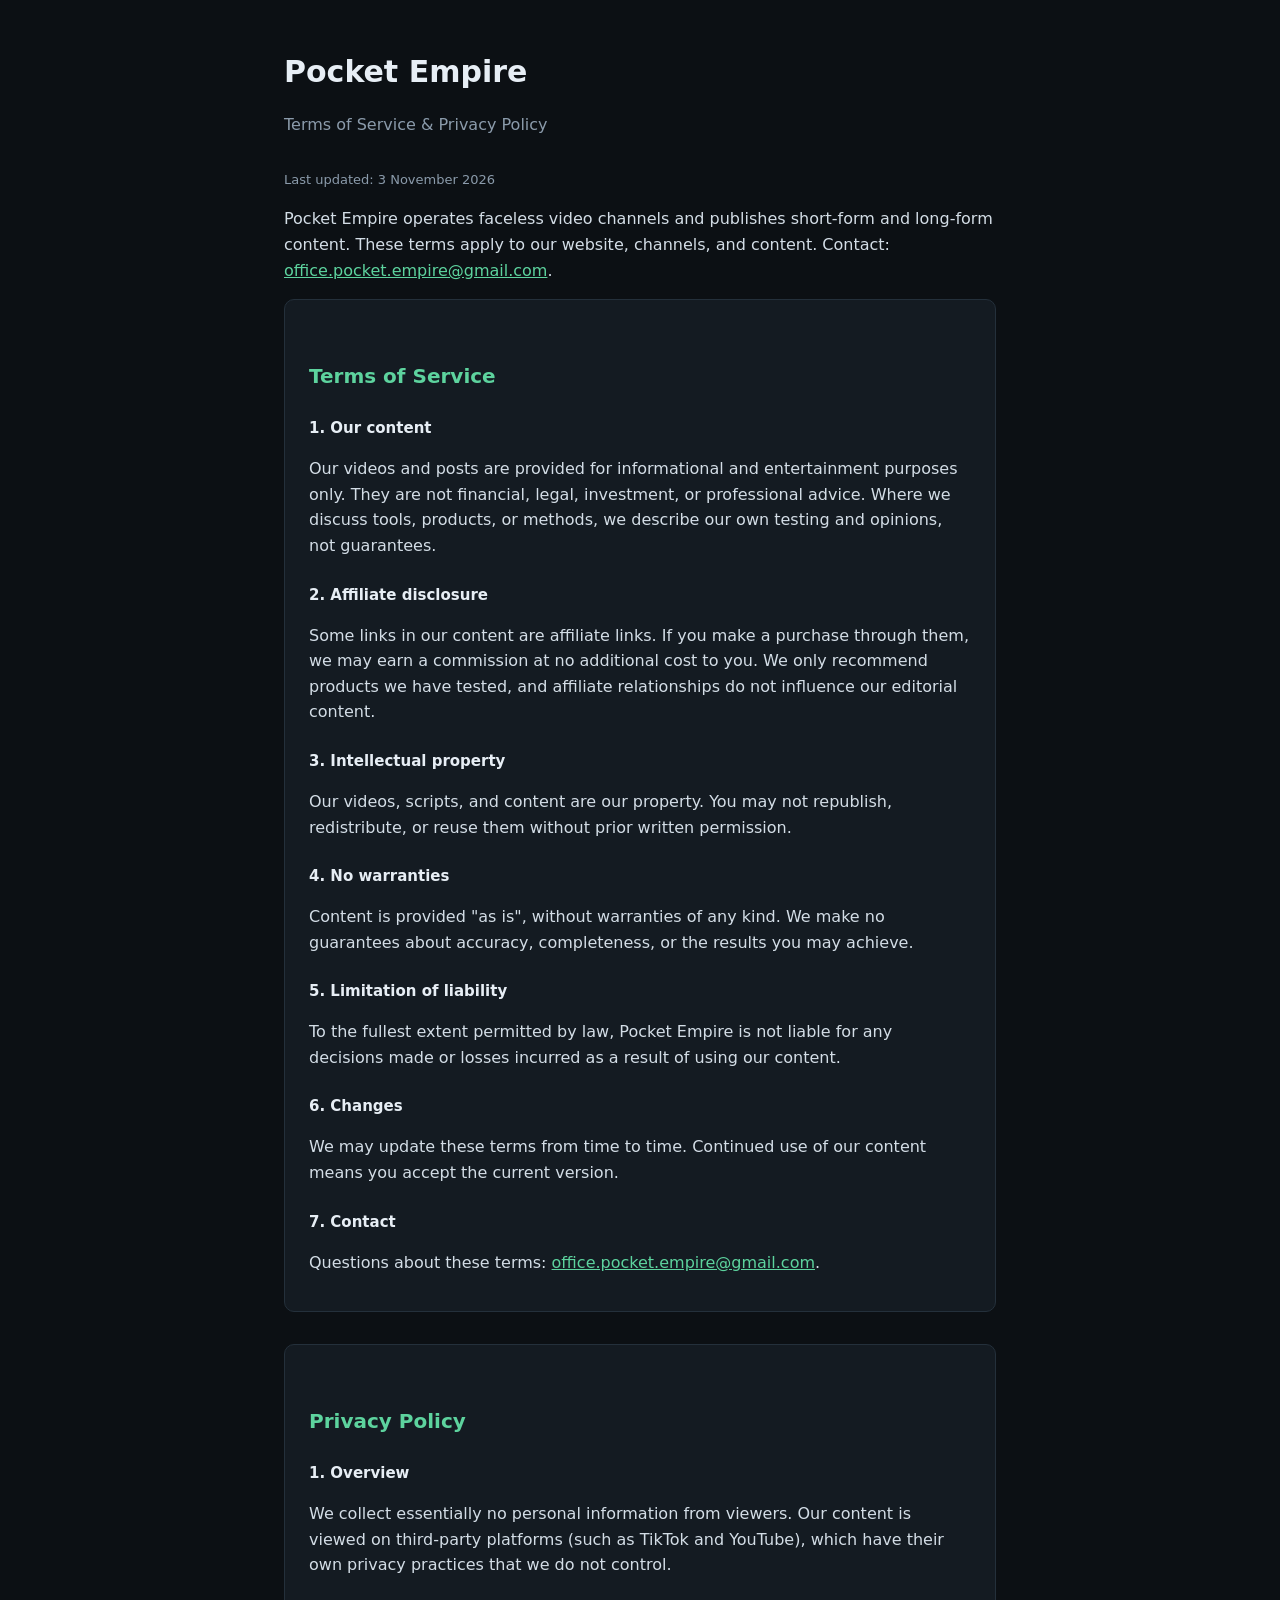
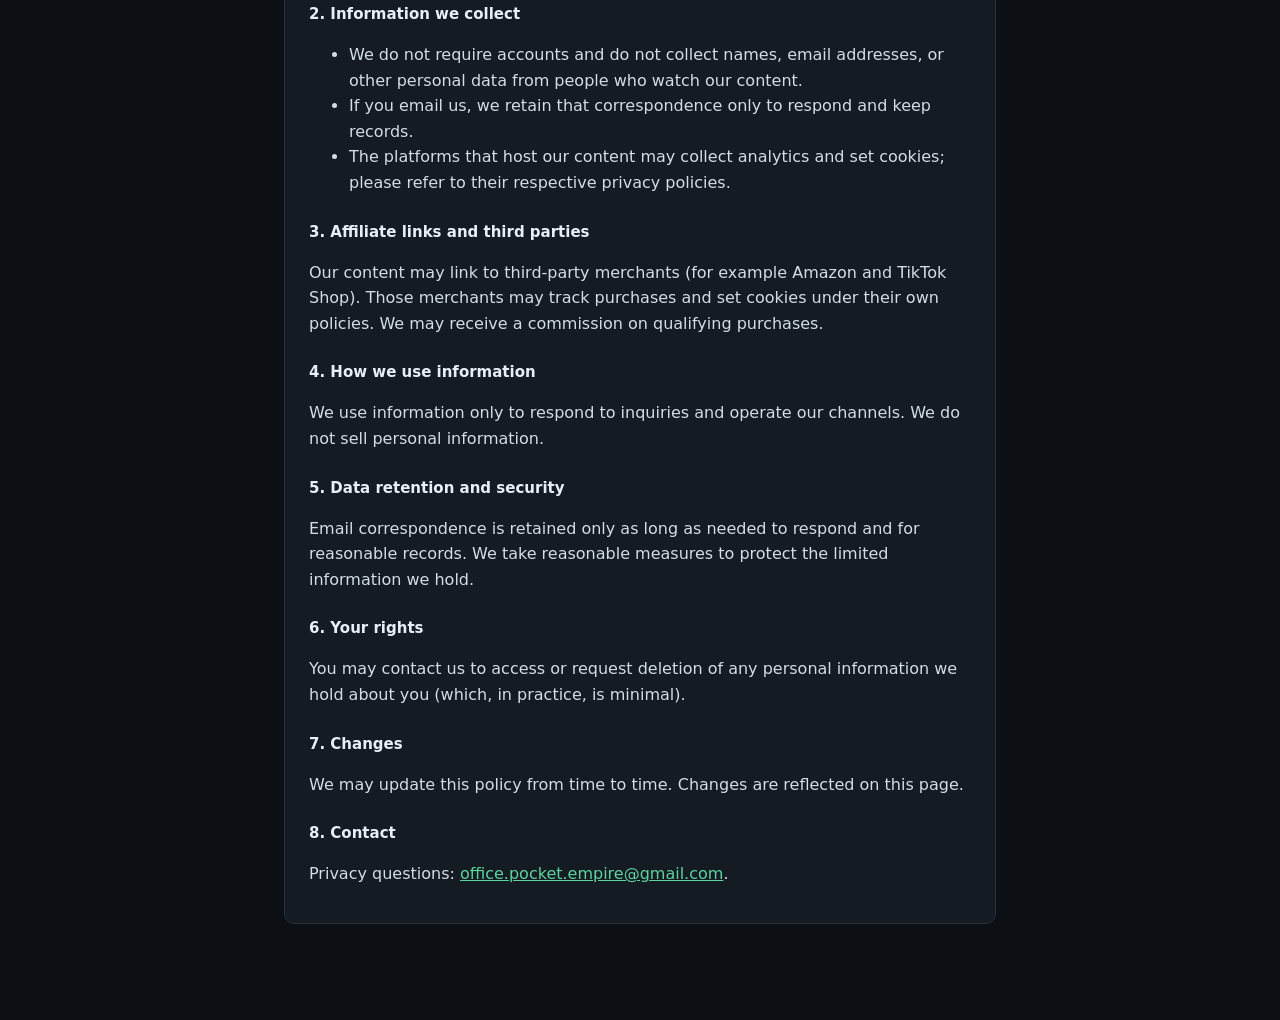
==== index.html @ be879f12 "Pocket Empire terms of service and privacy policy" ====
<!doctype html>
<html lang="en">
<head>
<meta charset="utf-8">
<meta name="viewport" content="width=device-width, initial-scale=1">
<title>Pocket Empire — Terms of Service &amp; Privacy Policy</title>
<style>
  :root { --bg:#0c1014; --panel:#141b22; --line:#24303b; --text:#e7eef5;
          --muted:#8b9bab; --accent:#5dd39e; }
  * { box-sizing:border-box; }
  body { margin:0; background:var(--bg); color:var(--text);
         font:16px/1.6 ui-sans-serif,system-ui,-apple-system,Segoe UI,Roboto,sans-serif; }
  main { max-width:760px; margin:0 auto; padding:48px 24px 96px; }
  h1 { font-size:30px; margin:0 0 4px; }
  .sub { color:var(--muted); margin-bottom:32px; }
  h2 { font-size:20px; margin:40px 0 8px; color:var(--accent); }
  h3 { font-size:15px; margin:24px 0 6px; }
  p, li { color:#d3dde6; }
  a { color:var(--accent); }
  .card { background:var(--panel); border:1px solid var(--line); border-radius:10px;
          padding:20px 24px; }
  .updated { color:var(--muted); font-size:13px; }
</style>
</head>
<body>
<main>
  <h1>Pocket Empire</h1>
  <p class="sub">Terms of Service &amp; Privacy Policy</p>
  <p class="updated">Last updated: 3 November 2026</p>

  <p>Pocket Empire operates faceless video channels and publishes short-form
  and long-form content. These terms apply to our website, channels, and
  content. Contact: <a data-email href="#">Contact us</a>.</p>

  <div class="card">
    <h2 id="terms">Terms of Service</h2>

    <h3>1. Our content</h3>
    <p>Our videos and posts are provided for informational and entertainment
    purposes only. They are not financial, legal, investment, or professional
    advice. Where we discuss tools, products, or methods, we describe our own
    testing and opinions, not guarantees.</p>

    <h3>2. Affiliate disclosure</h3>
    <p>Some links in our content are affiliate links. If you make a purchase
    through them, we may earn a commission at no additional cost to you. We
    only recommend products we have tested, and affiliate relationships do not
    influence our editorial content.</p>

    <h3>3. Intellectual property</h3>
    <p>Our videos, scripts, and content are our property. You may not
    republish, redistribute, or reuse them without prior written permission.</p>

    <h3>4. No warranties</h3>
    <p>Content is provided "as is", without warranties of any kind. We make no
    guarantees about accuracy, completeness, or the results you may achieve.</p>

    <h3>5. Limitation of liability</h3>
    <p>To the fullest extent permitted by law, Pocket Empire is not liable for
    any decisions made or losses incurred as a result of using our content.</p>

    <h3>6. Changes</h3>
    <p>We may update these terms from time to time. Continued use of our
    content means you accept the current version.</p>

    <h3>7. Contact</h3>
    <p>Questions about these terms: <a data-email href="#">Contact us</a>.</p>
  </div>

  <div class="card" style="margin-top:32px">
    <h2 id="privacy">Privacy Policy</h2>

    <h3>1. Overview</h3>
    <p>We collect essentially no personal information from viewers. Our content
    is viewed on third-party platforms (such as TikTok and YouTube), which have
    their own privacy practices that we do not control.</p>

    <h3>2. Information we collect</h3>
    <ul>
      <li>We do not require accounts and do not collect names, email addresses,
          or other personal data from people who watch our content.</li>
      <li>If you email us, we retain that correspondence only to respond and
          keep records.</li>
      <li>The platforms that host our content may collect analytics and set
          cookies; please refer to their respective privacy policies.</li>
    </ul>

    <h3>3. Affiliate links and third parties</h3>
    <p>Our content may link to third-party merchants (for example Amazon and
    TikTok Shop). Those merchants may track purchases and set cookies under
    their own policies. We may receive a commission on qualifying purchases.</p>

    <h3>4. How we use information</h3>
    <p>We use information only to respond to inquiries and operate our
    channels. We do not sell personal information.</p>

    <h3>5. Data retention and security</h3>
    <p>Email correspondence is retained only as long as needed to respond and
    for reasonable records. We take reasonable measures to protect the limited
    information we hold.</p>

    <h3>6. Your rights</h3>
    <p>You may contact us to access or request deletion of any personal
    information we hold about you (which, in practice, is minimal).</p>

    <h3>7. Changes</h3>
    <p>We may update this policy from time to time. Changes are reflected on
    this page.</p>

    <h3>8. Contact</h3>
    <p>Privacy questions: <a data-email href="#">Contact us</a>.</p>
  </div>
</main>
<script>
/* The contact address is assembled at runtime so it never appears as a
   contiguous string in the page source — crawlers that parse HTML get nothing
   to scrape, humans who load the page see the real address. */
(function () {
  var e = String.fromCharCode(
    111,102,102,105,99,101,46,   // office.
    112,111,99,107,101,116,46,   // pocket.
    101,109,112,105,114,101,64,  // empire@
    103,109,97,105,108,46,       // gmail.
    99,111,109                    // com
  );
  var els = document.querySelectorAll('[data-email]');
  for (var i = 0; i < els.length; i++) {
    els[i].href = 'mailto:' + e;
    els[i].textContent = e;
  }
})();
</script>
</body>
</html>
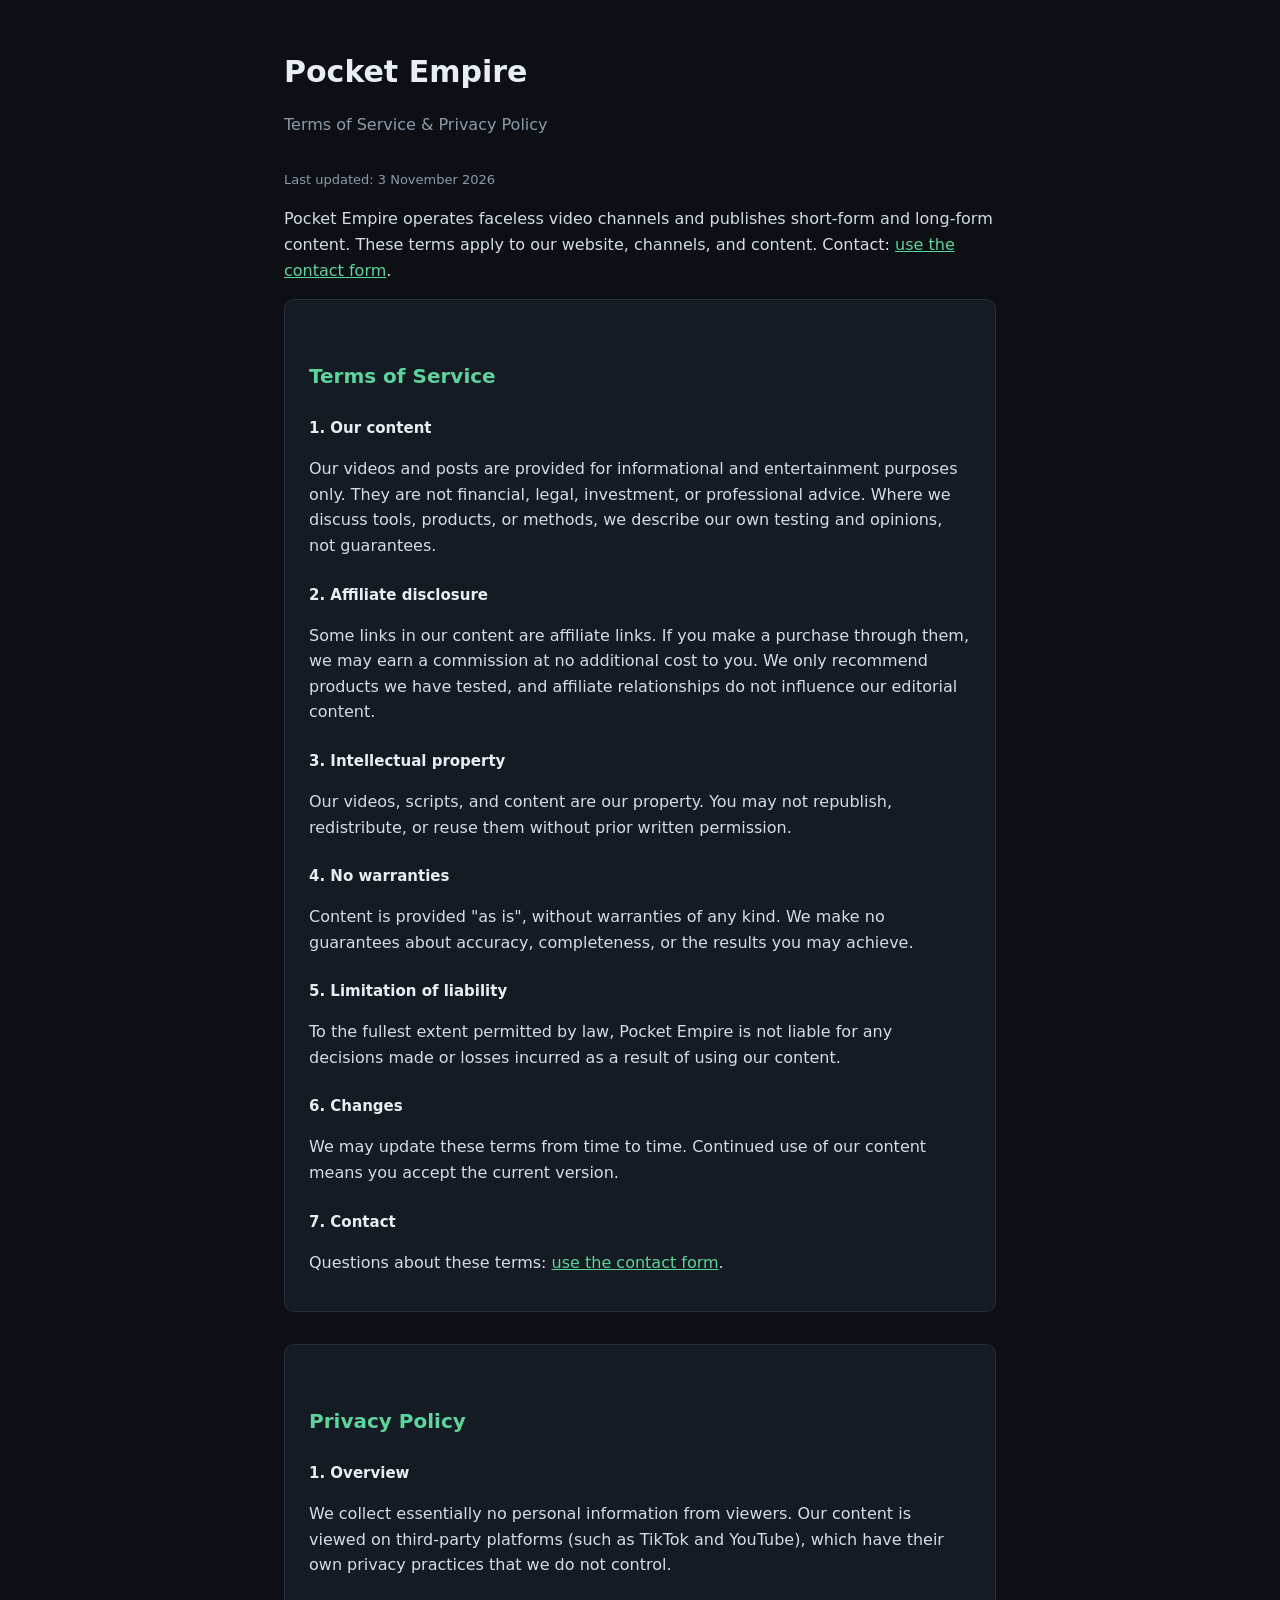
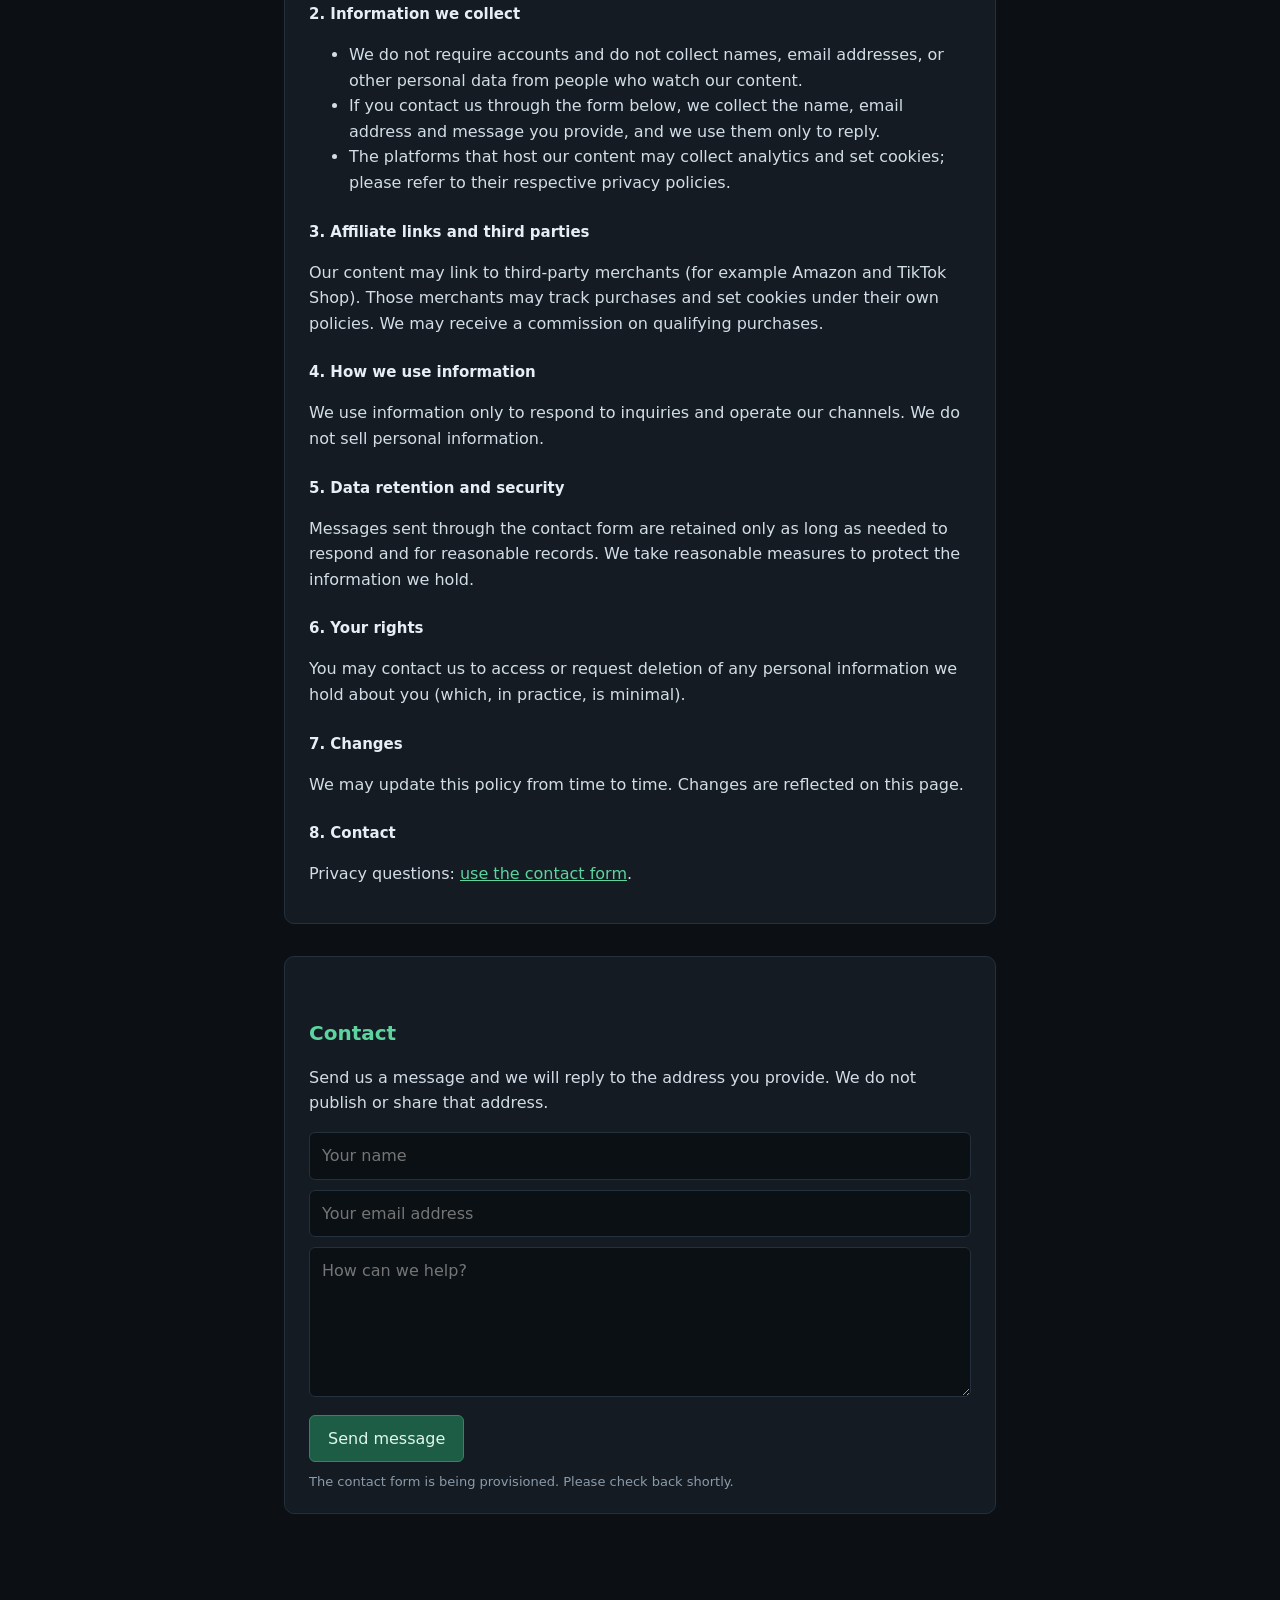
==== commit 8f2d2795: "Replace the contact address with a contact form" ====
--- a/index.html
+++ b/index.html
@@ -3,6 +3,7 @@
 <head>
 <meta charset="utf-8">
 <meta name="viewport" content="width=device-width, initial-scale=1">
+<meta name="robots" content="index,follow">
 <title>Pocket Empire — Terms of Service &amp; Privacy Policy</title>
 <style>
   :root { --bg:#0c1014; --panel:#141b22; --line:#24303b; --text:#e7eef5;
@@ -20,6 +21,18 @@
   .card { background:var(--panel); border:1px solid var(--line); border-radius:10px;
           padding:20px 24px; }
   .updated { color:var(--muted); font-size:13px; }
+  .contact { margin-top:10px; }
+  .contact input, .contact textarea { width:100%; margin-bottom:10px; }
+  .contact input, .contact textarea { background:#0b1015; border:1px solid var(--line);
+          color:var(--text); border-radius:6px; padding:10px 12px; font:inherit; }
+  .contact input:focus, .contact textarea:focus { outline:none; border-color:var(--accent); }
+  .contact button { background:#1d5c45; border:1px solid #2f8767; color:#dff8ee;
+          border-radius:6px; padding:10px 18px; font:inherit; cursor:pointer; }
+  .contact button:hover { border-color:var(--accent); }
+  .formnote { color:var(--muted); font-size:13px; margin:10px 0 0; }
+  /* the spam trap: hidden from people, irresistible to bots */
+  .hp { position:absolute !important; left:-9999px !important; opacity:0;
+        height:0; width:0; }
 </style>
 </head>
 <body>
@@ -30,7 +43,7 @@
 
   <p>Pocket Empire operates faceless video channels and publishes short-form
   and long-form content. These terms apply to our website, channels, and
-  content. Contact: <a data-email href="#">Contact us</a>.</p>
+  content. Contact: <a href="#contact">use the contact form</a>.</p>
 
   <div class="card">
     <h2 id="terms">Terms of Service</h2>
@@ -64,7 +77,7 @@
     content means you accept the current version.</p>
 
     <h3>7. Contact</h3>
-    <p>Questions about these terms: <a data-email href="#">Contact us</a>.</p>
+    <p>Questions about these terms: <a href="#contact">use the contact form</a>.</p>
   </div>
 
   <div class="card" style="margin-top:32px">
@@ -79,8 +92,8 @@
     <ul>
       <li>We do not require accounts and do not collect names, email addresses,
           or other personal data from people who watch our content.</li>
-      <li>If you email us, we retain that correspondence only to respond and
-          keep records.</li>
+      <li>If you contact us through the form below, we collect the name, email
+          address and message you provide, and we use them only to reply.</li>
       <li>The platforms that host our content may collect analytics and set
           cookies; please refer to their respective privacy policies.</li>
     </ul>
@@ -95,9 +108,9 @@
     channels. We do not sell personal information.</p>
 
     <h3>5. Data retention and security</h3>
-    <p>Email correspondence is retained only as long as needed to respond and
-    for reasonable records. We take reasonable measures to protect the limited
-    information we hold.</p>
+    <p>Messages sent through the contact form are retained only as long as
+    needed to respond and for reasonable records. We take reasonable measures
+    to protect the information we hold.</p>
 
     <h3>6. Your rights</h3>
     <p>You may contact us to access or request deletion of any personal
@@ -108,25 +121,38 @@
     this page.</p>
 
     <h3>8. Contact</h3>
-    <p>Privacy questions: <a data-email href="#">Contact us</a>.</p>
+    <p>Privacy questions: <a href="#contact">use the contact form</a>.</p>
+  </div>
+
+  <div class="card" style="margin-top:32px">
+    <h2 id="contact">Contact</h2>
+    <p>Send us a message and we will reply to the address you provide. We do
+    not publish or share that address.</p>
+    <form class="contact" id="contact-form" method="POST" action="https://formspree.io/f/FORM_ID"
+          accept-charset="UTF-8">
+      <input type="text" name="name" placeholder="Your name" required>
+      <input type="email" name="email" placeholder="Your email address" required>
+      <textarea name="message" rows="5" placeholder="How can we help?" required></textarea>
+      <!-- spam trap: hidden from people, filled in by bots -->
+      <input class="hp" type="text" name="_gotcha" tabindex="-1" autocomplete="off" aria-hidden="true">
+      <input type="hidden" name="_subject" value="Pocket Empire enquiry">
+      <button type="submit">Send message</button>
+      <p class="formnote" id="form-note">We reply within a few working days.</p>
+    </form>
   </div>
 </main>
 <script>
-/* The contact address is assembled at runtime so it never appears as a
-   contiguous string in the page source — crawlers that parse HTML get nothing
-   to scrape, humans who load the page see the real address. */
+/* No contact address is published anywhere on this page — not in the markup,
+   not in the script, not in any form action. The form posts straight to the
+   form service, which holds the address on our behalf. */
 (function () {
-  var e = String.fromCharCode(
-    111,102,102,105,99,101,46,   // office.
-    112,111,99,107,101,116,46,   // pocket.
-    101,109,112,105,114,101,64,  // empire@
-    103,109,97,105,108,46,       // gmail.
-    99,111,109                    // com
-  );
-  var els = document.querySelectorAll('[data-email]');
-  for (var i = 0; i < els.length; i++) {
-    els[i].href = 'mailto:' + e;
-    els[i].textContent = e;
+  var form = document.getElementById('contact-form');
+  var note = document.getElementById('form-note');
+  if (!form) return;
+  var configured = form.action.indexOf('FORM_ID') === -1;
+  if (!configured) {
+    note.textContent = 'The contact form is being provisioned. Please check back shortly.';
+    form.querySelector('button').disabled = true;
   }
 })();
 </script>
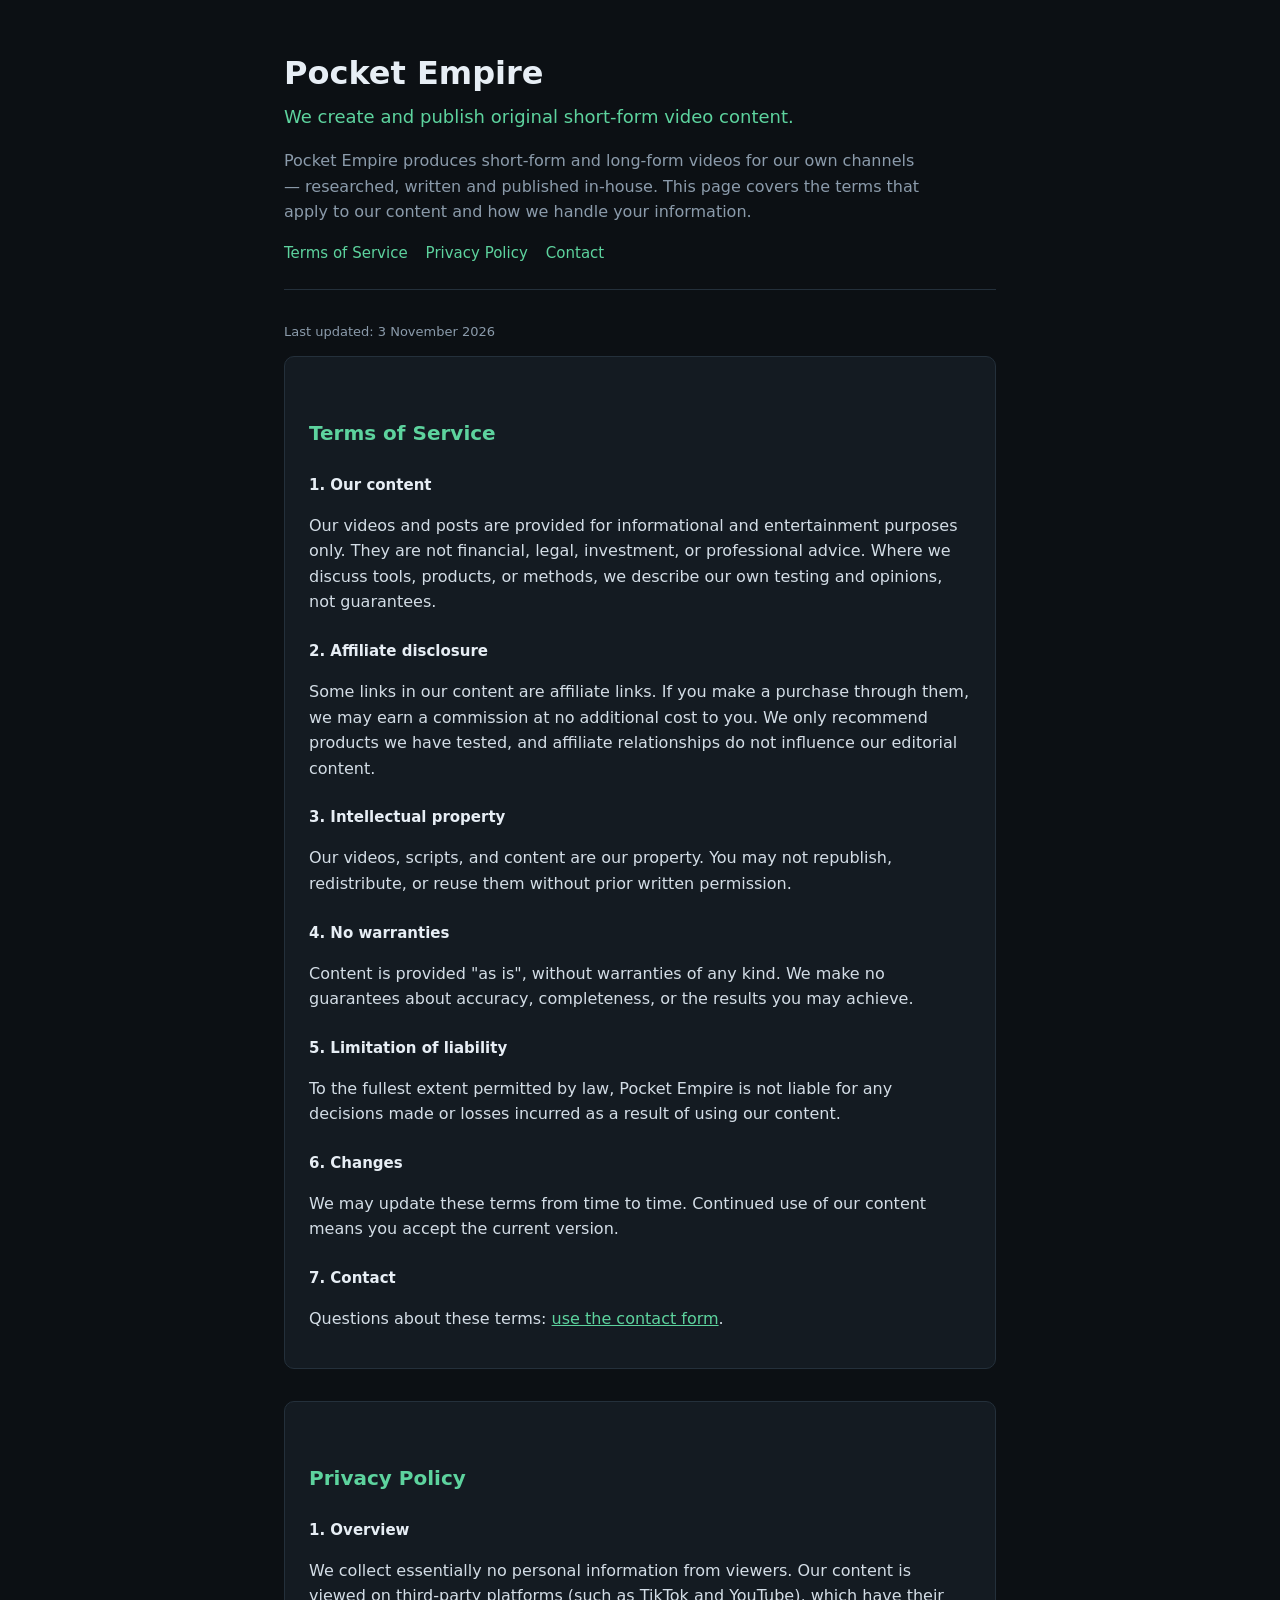
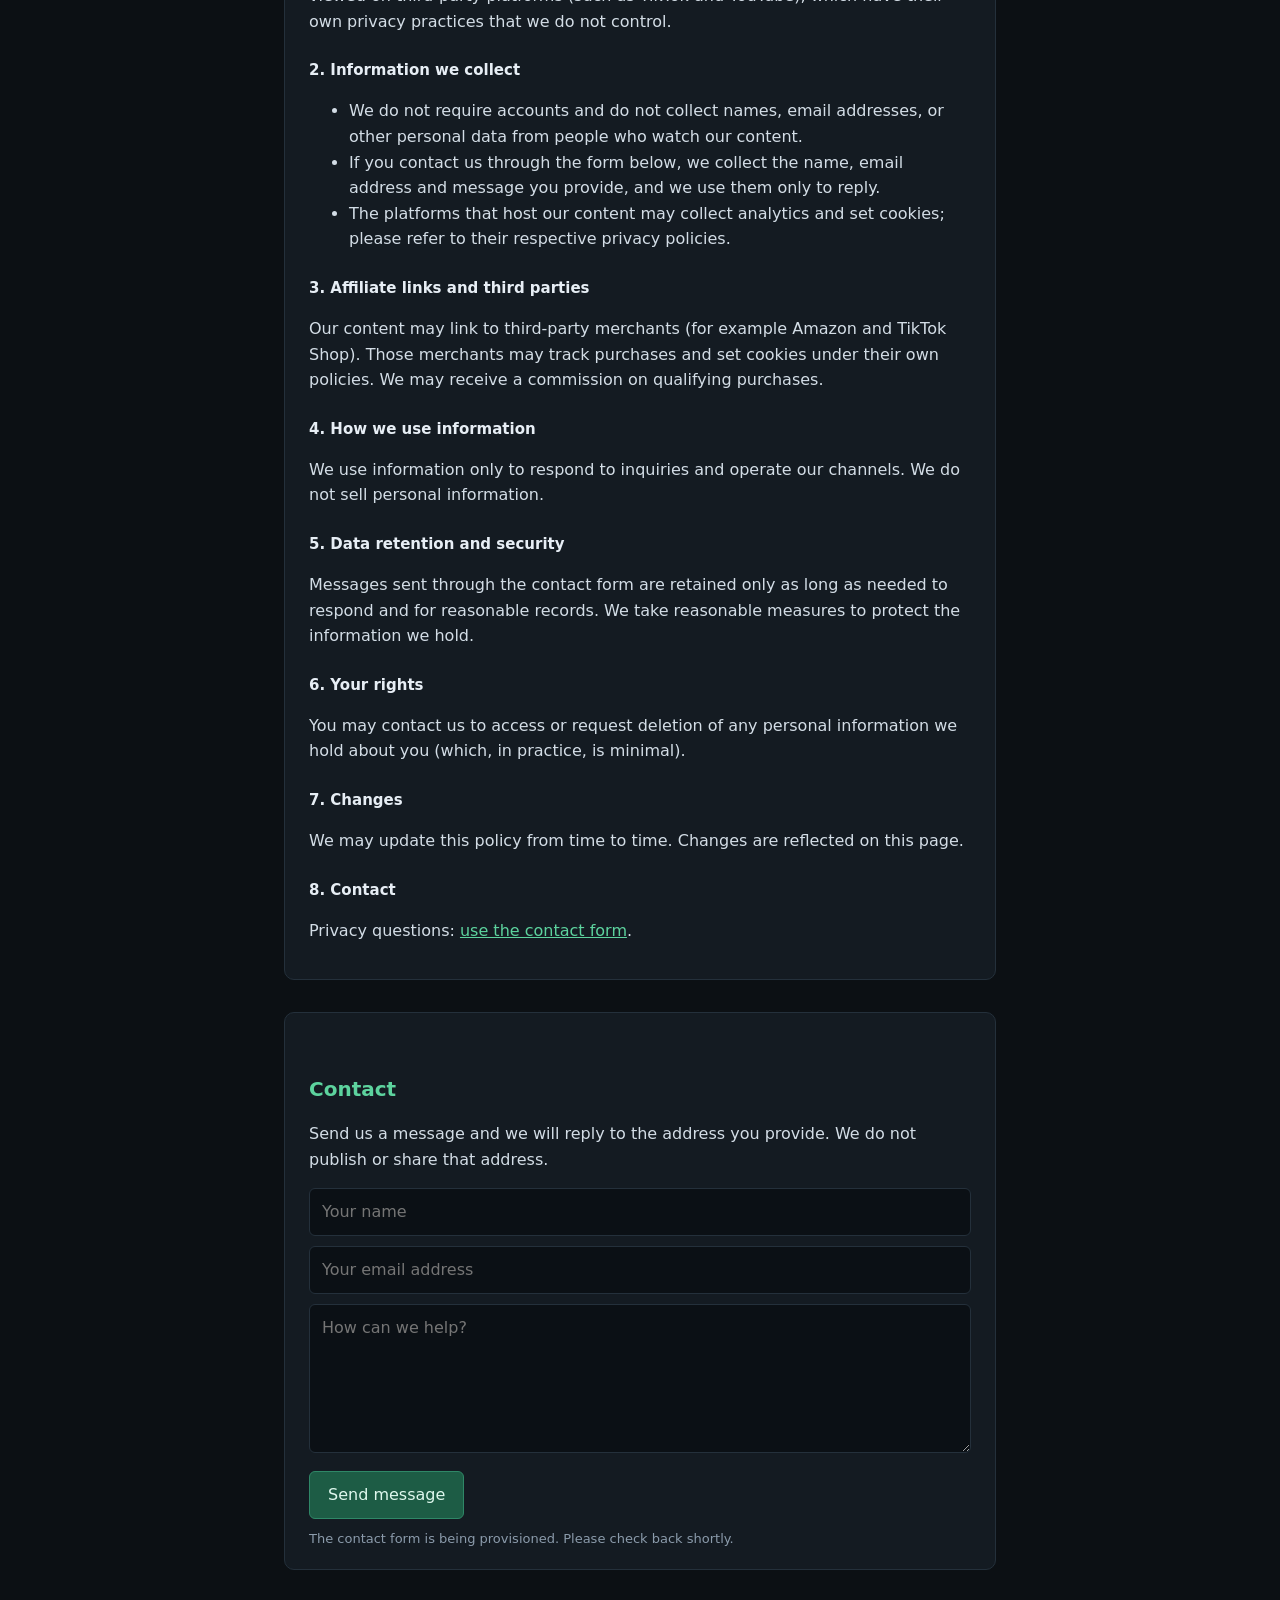
==== commit 54892eb9: "Add landing page + navigation" ====
--- a/index.html
+++ b/index.html
@@ -12,8 +12,14 @@
   body { margin:0; background:var(--bg); color:var(--text);
          font:16px/1.6 ui-sans-serif,system-ui,-apple-system,Segoe UI,Roboto,sans-serif; }
   main { max-width:760px; margin:0 auto; padding:48px 24px 96px; }
-  h1 { font-size:30px; margin:0 0 4px; }
+  h1 { font-size:32px; margin:0 0 4px; }
   .sub { color:var(--muted); margin-bottom:32px; }
+  .hero { border-bottom:1px solid var(--line); padding-bottom:24px; margin-bottom:32px; }
+  .hero .tag { color:var(--accent); font-size:18px; margin:4px 0 8px; }
+  .hero .lede { color:var(--muted); max-width:640px; }
+  .nav { display:flex; gap:18px; margin-top:16px; flex-wrap:wrap; }
+  .nav a { color:var(--accent); text-decoration:none; font-size:15px; }
+  .nav a:hover { text-decoration:underline; }
   h2 { font-size:20px; margin:40px 0 8px; color:var(--accent); }
   h3 { font-size:15px; margin:24px 0 6px; }
   p, li { color:#d3dde6; }
@@ -37,13 +43,20 @@
 </head>
 <body>
 <main>
-  <h1>Pocket Empire</h1>
-  <p class="sub">Terms of Service &amp; Privacy Policy</p>
+  <header class="hero">
+    <h1>Pocket Empire</h1>
+    <p class="tag">We create and publish original short-form video content.</p>
+    <p class="lede">Pocket Empire produces short-form and long-form videos for our own
+    channels — researched, written and published in-house. This page covers the terms
+    that apply to our content and how we handle your information.</p>
+    <nav class="nav">
+      <a href="#terms">Terms of Service</a>
+      <a href="#privacy">Privacy Policy</a>
+      <a href="#contact">Contact</a>
+    </nav>
+  </header>
+
   <p class="updated">Last updated: 3 November 2026</p>
-
-  <p>Pocket Empire operates faceless video channels and publishes short-form
-  and long-form content. These terms apply to our website, channels, and
-  content. Contact: <a href="#contact">use the contact form</a>.</p>
 
   <div class="card">
     <h2 id="terms">Terms of Service</h2>
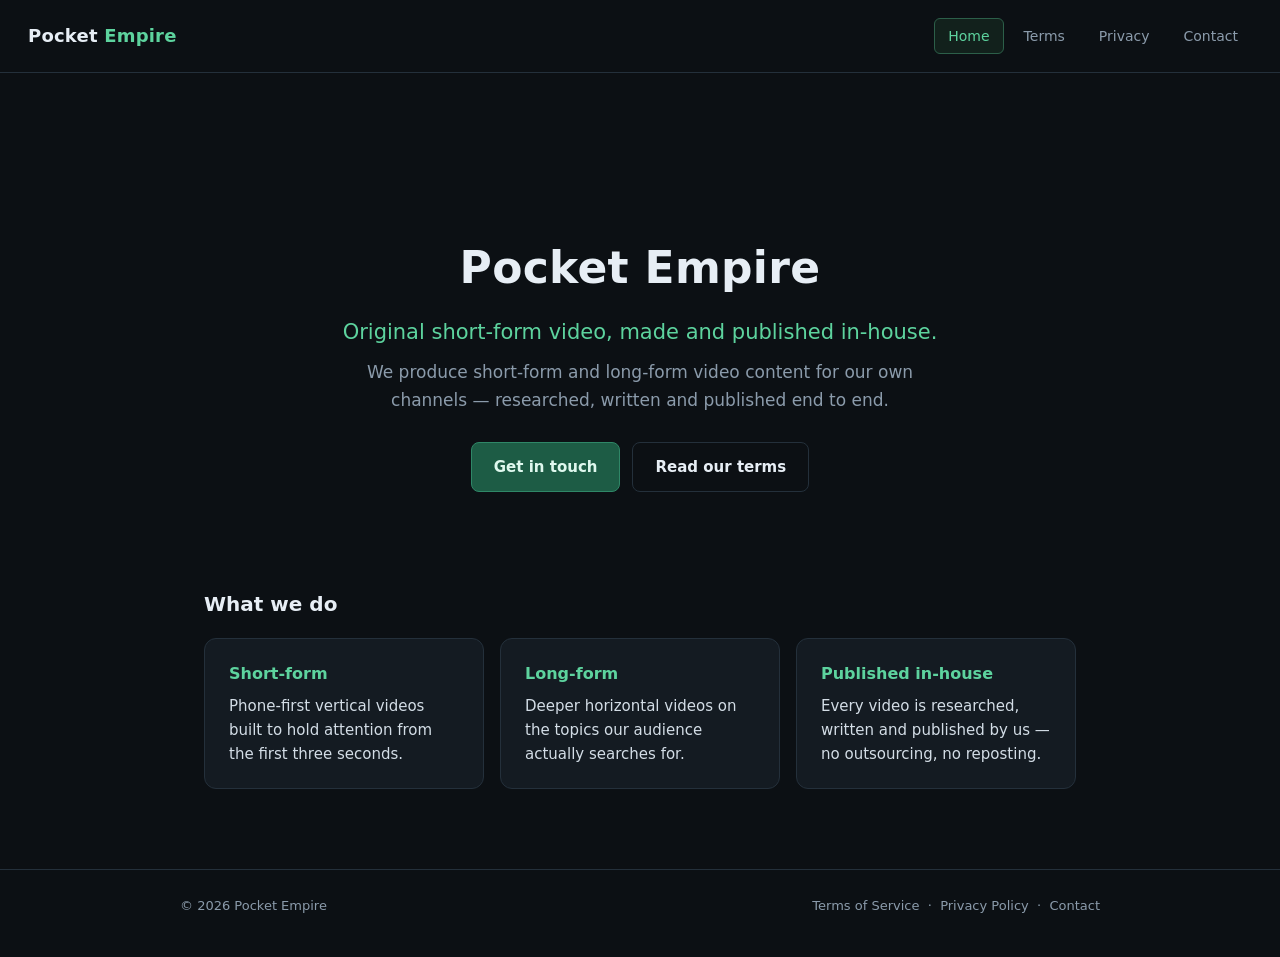
==== commit 19c5a560: "Multi-page site: homepage, terms, privacy, contact" ====
--- a/index.html
+++ b/index.html
@@ -3,171 +3,66 @@
 <head>
 <meta charset="utf-8">
 <meta name="viewport" content="width=device-width, initial-scale=1">
-<meta name="robots" content="index,follow">
-<title>Pocket Empire — Terms of Service &amp; Privacy Policy</title>
-<style>
-  :root { --bg:#0c1014; --panel:#141b22; --line:#24303b; --text:#e7eef5;
-          --muted:#8b9bab; --accent:#5dd39e; }
-  * { box-sizing:border-box; }
-  body { margin:0; background:var(--bg); color:var(--text);
-         font:16px/1.6 ui-sans-serif,system-ui,-apple-system,Segoe UI,Roboto,sans-serif; }
-  main { max-width:760px; margin:0 auto; padding:48px 24px 96px; }
-  h1 { font-size:32px; margin:0 0 4px; }
-  .sub { color:var(--muted); margin-bottom:32px; }
-  .hero { border-bottom:1px solid var(--line); padding-bottom:24px; margin-bottom:32px; }
-  .hero .tag { color:var(--accent); font-size:18px; margin:4px 0 8px; }
-  .hero .lede { color:var(--muted); max-width:640px; }
-  .nav { display:flex; gap:18px; margin-top:16px; flex-wrap:wrap; }
-  .nav a { color:var(--accent); text-decoration:none; font-size:15px; }
-  .nav a:hover { text-decoration:underline; }
-  h2 { font-size:20px; margin:40px 0 8px; color:var(--accent); }
-  h3 { font-size:15px; margin:24px 0 6px; }
-  p, li { color:#d3dde6; }
-  a { color:var(--accent); }
-  .card { background:var(--panel); border:1px solid var(--line); border-radius:10px;
-          padding:20px 24px; }
-  .updated { color:var(--muted); font-size:13px; }
-  .contact { margin-top:10px; }
-  .contact input, .contact textarea { width:100%; margin-bottom:10px; }
-  .contact input, .contact textarea { background:#0b1015; border:1px solid var(--line);
-          color:var(--text); border-radius:6px; padding:10px 12px; font:inherit; }
-  .contact input:focus, .contact textarea:focus { outline:none; border-color:var(--accent); }
-  .contact button { background:#1d5c45; border:1px solid #2f8767; color:#dff8ee;
-          border-radius:6px; padding:10px 18px; font:inherit; cursor:pointer; }
-  .contact button:hover { border-color:var(--accent); }
-  .formnote { color:var(--muted); font-size:13px; margin:10px 0 0; }
-  /* the spam trap: hidden from people, irresistible to bots */
-  .hp { position:absolute !important; left:-9999px !important; opacity:0;
-        height:0; width:0; }
-</style>
+<meta name="description" content="Pocket Empire — original short-form and long-form video content, made and published in-house.">
+<title>Pocket Empire — Original short-form video content</title>
+<link rel="stylesheet" href="style.css">
 </head>
 <body>
+<header class="site-head">
+  <a class="brand" href="index.html">Pocket<span> Empire</span></a>
+  <nav>
+    <a href="index.html" class="active">Home</a>
+    <a href="terms.html">Terms</a>
+    <a href="privacy.html">Privacy</a>
+    <a href="contact.html">Contact</a>
+  </nav>
+</header>
+
 <main>
-  <header class="hero">
+  <section class="hero">
     <h1>Pocket Empire</h1>
-    <p class="tag">We create and publish original short-form video content.</p>
-    <p class="lede">Pocket Empire produces short-form and long-form videos for our own
-    channels — researched, written and published in-house. This page covers the terms
-    that apply to our content and how we handle your information.</p>
-    <nav class="nav">
-      <a href="#terms">Terms of Service</a>
-      <a href="#privacy">Privacy Policy</a>
-      <a href="#contact">Contact</a>
-    </nav>
-  </header>
+    <p class="tag">Original short-form video, made and published in-house.</p>
+    <p class="lede">We produce short-form and long-form video content for our own channels —
+    researched, written and published end to end.</p>
+    <div class="cta">
+      <a class="btn primary" href="contact.html">Get in touch</a>
+      <a class="btn ghost" href="terms.html">Read our terms</a>
+    </div>
+  </section>
 
-  <p class="updated">Last updated: 3 November 2026</p>
+  <section>
+    <h2 class="section-title">What we do</h2>
+    <div class="cards">
+      <div class="card">
+        <h3>Short-form</h3>
+        <p>Phone-first vertical videos built to hold attention from the first
+        three seconds.</p>
+      </div>
+      <div class="card">
+        <h3>Long-form</h3>
+        <p>Deeper horizontal videos on the topics our audience actually searches
+        for.</p>
+      </div>
+      <div class="card">
+        <h3>Published in-house</h3>
+        <p>Every video is researched, written and published by us — no
+        outsourcing, no reposting.</p>
+      </div>
+    </div>
+  </section>
+</main>
 
-  <div class="card">
-    <h2 id="terms">Terms of Service</h2>
-
-    <h3>1. Our content</h3>
-    <p>Our videos and posts are provided for informational and entertainment
-    purposes only. They are not financial, legal, investment, or professional
-    advice. Where we discuss tools, products, or methods, we describe our own
-    testing and opinions, not guarantees.</p>
-
-    <h3>2. Affiliate disclosure</h3>
-    <p>Some links in our content are affiliate links. If you make a purchase
-    through them, we may earn a commission at no additional cost to you. We
-    only recommend products we have tested, and affiliate relationships do not
-    influence our editorial content.</p>
-
-    <h3>3. Intellectual property</h3>
-    <p>Our videos, scripts, and content are our property. You may not
-    republish, redistribute, or reuse them without prior written permission.</p>
-
-    <h3>4. No warranties</h3>
-    <p>Content is provided "as is", without warranties of any kind. We make no
-    guarantees about accuracy, completeness, or the results you may achieve.</p>
-
-    <h3>5. Limitation of liability</h3>
-    <p>To the fullest extent permitted by law, Pocket Empire is not liable for
-    any decisions made or losses incurred as a result of using our content.</p>
-
-    <h3>6. Changes</h3>
-    <p>We may update these terms from time to time. Continued use of our
-    content means you accept the current version.</p>
-
-    <h3>7. Contact</h3>
-    <p>Questions about these terms: <a href="#contact">use the contact form</a>.</p>
+<footer class="site-foot">
+  <div class="inner">
+    <span>© 2026 Pocket Empire</span>
+    <div>
+      <a href="terms.html">Terms of Service</a>
+      &nbsp;·&nbsp;
+      <a href="privacy.html">Privacy Policy</a>
+      &nbsp;·&nbsp;
+      <a href="contact.html">Contact</a>
+    </div>
   </div>
-
-  <div class="card" style="margin-top:32px">
-    <h2 id="privacy">Privacy Policy</h2>
-
-    <h3>1. Overview</h3>
-    <p>We collect essentially no personal information from viewers. Our content
-    is viewed on third-party platforms (such as TikTok and YouTube), which have
-    their own privacy practices that we do not control.</p>
-
-    <h3>2. Information we collect</h3>
-    <ul>
-      <li>We do not require accounts and do not collect names, email addresses,
-          or other personal data from people who watch our content.</li>
-      <li>If you contact us through the form below, we collect the name, email
-          address and message you provide, and we use them only to reply.</li>
-      <li>The platforms that host our content may collect analytics and set
-          cookies; please refer to their respective privacy policies.</li>
-    </ul>
-
-    <h3>3. Affiliate links and third parties</h3>
-    <p>Our content may link to third-party merchants (for example Amazon and
-    TikTok Shop). Those merchants may track purchases and set cookies under
-    their own policies. We may receive a commission on qualifying purchases.</p>
-
-    <h3>4. How we use information</h3>
-    <p>We use information only to respond to inquiries and operate our
-    channels. We do not sell personal information.</p>
-
-    <h3>5. Data retention and security</h3>
-    <p>Messages sent through the contact form are retained only as long as
-    needed to respond and for reasonable records. We take reasonable measures
-    to protect the information we hold.</p>
-
-    <h3>6. Your rights</h3>
-    <p>You may contact us to access or request deletion of any personal
-    information we hold about you (which, in practice, is minimal).</p>
-
-    <h3>7. Changes</h3>
-    <p>We may update this policy from time to time. Changes are reflected on
-    this page.</p>
-
-    <h3>8. Contact</h3>
-    <p>Privacy questions: <a href="#contact">use the contact form</a>.</p>
-  </div>
-
-  <div class="card" style="margin-top:32px">
-    <h2 id="contact">Contact</h2>
-    <p>Send us a message and we will reply to the address you provide. We do
-    not publish or share that address.</p>
-    <form class="contact" id="contact-form" method="POST" action="https://formspree.io/f/FORM_ID"
-          accept-charset="UTF-8">
-      <input type="text" name="name" placeholder="Your name" required>
-      <input type="email" name="email" placeholder="Your email address" required>
-      <textarea name="message" rows="5" placeholder="How can we help?" required></textarea>
-      <!-- spam trap: hidden from people, filled in by bots -->
-      <input class="hp" type="text" name="_gotcha" tabindex="-1" autocomplete="off" aria-hidden="true">
-      <input type="hidden" name="_subject" value="Pocket Empire enquiry">
-      <button type="submit">Send message</button>
-      <p class="formnote" id="form-note">We reply within a few working days.</p>
-    </form>
-  </div>
-</main>
-<script>
-/* No contact address is published anywhere on this page — not in the markup,
-   not in the script, not in any form action. The form posts straight to the
-   form service, which holds the address on our behalf. */
-(function () {
-  var form = document.getElementById('contact-form');
-  var note = document.getElementById('form-note');
-  if (!form) return;
-  var configured = form.action.indexOf('FORM_ID') === -1;
-  if (!configured) {
-    note.textContent = 'The contact form is being provisioned. Please check back shortly.';
-    form.querySelector('button').disabled = true;
-  }
-})();
-</script>
+</footer>
 </body>
 </html>
--- a/style.css
+++ b/style.css
@@ -0,0 +1,86 @@
+:root {
+  --bg: #0c1014;
+  --panel: #141b22;
+  --line: #24303b;
+  --text: #e7eef5;
+  --muted: #8b9bab;
+  --accent: #5dd39e;
+  --accent-soft: #12211c;
+}
+* { box-sizing: border-box; }
+html { scroll-behavior: smooth; }
+body {
+  margin: 0;
+  background: var(--bg);
+  color: var(--text);
+  font: 16px/1.6 ui-sans-serif, system-ui, -apple-system, "Segoe UI", Roboto, sans-serif;
+}
+a { color: var(--accent); }
+
+.site-head {
+  display: flex; align-items: center; justify-content: space-between;
+  gap: 16px; flex-wrap: wrap;
+  padding: 18px 28px;
+  border-bottom: 1px solid var(--line);
+}
+.brand { color: var(--text); text-decoration: none; font-weight: 700; font-size: 18px; letter-spacing: .2px; }
+.brand span { color: var(--accent); }
+.site-head nav { display: flex; gap: 6px; flex-wrap: wrap; }
+.site-head nav a {
+  color: var(--muted); text-decoration: none; padding: 6px 13px;
+  border: 1px solid transparent; border-radius: 6px; font-size: 14px;
+}
+.site-head nav a:hover { color: var(--text); border-color: var(--line); }
+.site-head nav a.active { color: var(--accent); border-color: #2c5f49; background: var(--accent-soft); }
+
+main { max-width: 920px; margin: 0 auto; padding: 40px 24px 80px; }
+
+.hero { padding: 64px 0 40px; text-align: center; }
+.hero h1 { font-size: 44px; margin: 0 0 12px; letter-spacing: .3px; }
+.hero .tag { color: var(--accent); font-size: 21px; margin: 0 0 10px; }
+.hero .lede { color: var(--muted); max-width: 620px; margin: 0 auto 28px; font-size: 17px; }
+.hero .cta { display: inline-flex; gap: 12px; }
+.btn {
+  display: inline-block; padding: 12px 22px; border-radius: 8px; text-decoration: none;
+  font-weight: 600; font-size: 15px;
+}
+.btn.primary { background: #1d5c45; border: 1px solid #2f8767; color: #dff8ee; }
+.btn.primary:hover { border-color: var(--accent); }
+.btn.ghost { background: transparent; border: 1px solid var(--line); color: var(--text); }
+.btn.ghost:hover { border-color: var(--accent); }
+
+.section-title { font-size: 20px; margin: 0 0 18px; color: var(--text); }
+.cards { display: grid; grid-template-columns: repeat(auto-fit, minmax(240px, 1fr)); gap: 16px; }
+.card { background: var(--panel); border: 1px solid var(--line); border-radius: 12px; padding: 22px 24px; }
+.card h3 { margin: 0 0 8px; font-size: 16px; color: var(--accent); }
+.card p { margin: 0; color: #d3dde6; font-size: 15px; }
+
+section { margin-top: 56px; }
+
+.legal h1 { font-size: 30px; margin: 0 0 4px; }
+.legal .updated { color: var(--muted); font-size: 13px; margin-bottom: 24px; }
+.legal h2 { font-size: 19px; margin: 30px 0 8px; color: var(--accent); }
+.legal h3 { font-size: 15px; margin: 22px 0 6px; }
+.legal p, .legal li { color: #d3dde6; }
+.legal .card { margin-bottom: 20px; }
+
+.contact input, .contact textarea {
+  width: 100%; margin-bottom: 10px; background: #0b1015; border: 1px solid var(--line);
+  color: var(--text); border-radius: 8px; padding: 11px 13px; font: inherit;
+}
+.contact input:focus, .contact textarea:focus { outline: none; border-color: var(--accent); }
+.contact button { background: #1d5c45; border: 1px solid #2f8767; color: #dff8ee;
+  border-radius: 8px; padding: 11px 20px; font: inherit; font-weight: 600; cursor: pointer; }
+.contact button:hover { border-color: var(--accent); }
+.formnote { color: var(--muted); font-size: 13px; margin: 10px 0 0; }
+.hp { position: absolute !important; left: -9999px !important; opacity: 0; height: 0; width: 0; }
+
+.site-foot { border-top: 1px solid var(--line); padding: 26px 28px 40px; color: var(--muted); font-size: 13px; }
+.site-foot .inner { max-width: 920px; margin: 0 auto; display: flex; gap: 18px; flex-wrap: wrap; justify-content: space-between; }
+.site-foot a { color: var(--muted); text-decoration: none; }
+.site-foot a:hover { color: var(--accent); }
+
+@media (max-width: 600px) {
+  .hero h1 { font-size: 34px; }
+  main { padding: 28px 18px 60px; }
+}
